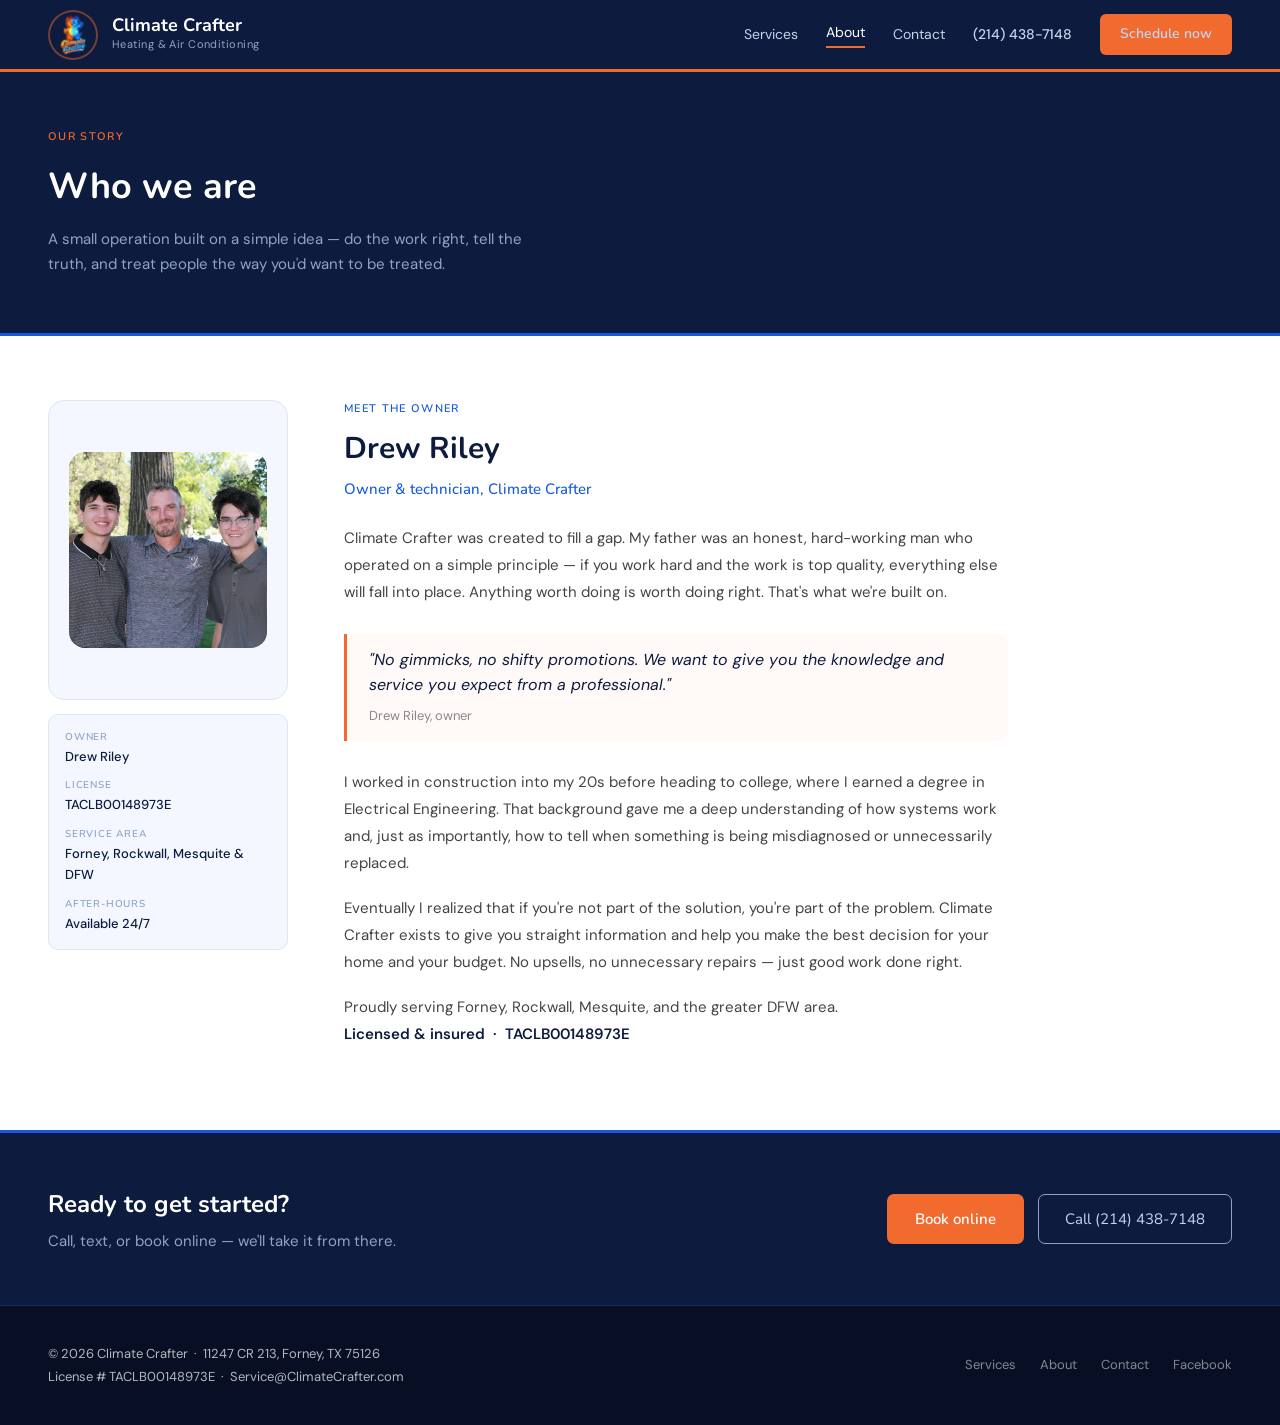
==== about.html @ eb10c496 "Initial" ====
<!DOCTYPE html>
<html lang="en">
<head>
  <meta charset="UTF-8">
  <meta name="viewport" content="width=device-width, initial-scale=1.0">
  <title>About | Climate Crafter | Forney, TX HVAC</title>
  <meta name="description" content="Learn about Climate Crafter and owner Drew Riley — committed to quality, fair pricing, and giving customers the knowledge they need to make good decisions.">
  <link rel="stylesheet" href="style.css">
  <style>
    .about-body { padding: 64px 48px; }
    .about-layout { display: flex; gap: 56px; align-items: flex-start; max-width: 960px; }

    .about-photo-col { flex-shrink: 0; width: 240px; }
    .about-photo-frame {
      width: 240px; height: 300px; border-radius: 16px;
      background: var(--surface); border: 0.5px solid var(--surface-border);
      display: flex; align-items: center; justify-content: center;
      flex-direction: column; gap: 10px; overflow: hidden;
    }
    .about-photo-frame img { width: 100%; height: 100%; object-fit: cover; border-radius: 16px; }
    .photo-label { font-size: 13px; color: var(--nav-muted); text-align: center; line-height: 1.5; padding: 0 20px; }

    .about-creds {
      margin-top: 14px; background: var(--surface);
      border-radius: 10px; padding: 14px 16px;
      border: 0.5px solid var(--surface-border);
    }
    .cred-row { display: flex; flex-direction: column; margin-bottom: 10px; }
    .cred-row:last-child { margin-bottom: 0; }
    .cred-label { font-size: 10px; font-weight: 600; letter-spacing: 0.08em; text-transform: uppercase; color: var(--nav-muted); margin-bottom: 2px; font-family: 'Nunito', sans-serif; }
    .cred-val { font-size: 13px; font-weight: 500; color: var(--navy); }

    .about-text { flex: 1; }
    .about-text h2 { font-size: 30px; color: var(--navy); margin-bottom: 4px; }
    .about-subtitle { font-size: 15px; color: var(--blue); font-weight: 500; margin-bottom: 24px; font-family: 'Nunito', sans-serif; }
    .about-text p { font-size: 15px; color: #444; line-height: 1.8; margin-bottom: 18px; }

    .pullquote {
      border-left: 3px solid var(--orange); padding: 14px 22px;
      margin: 28px 0; background: #fffaf7; border-radius: 0 10px 10px 0;
    }
    .pullquote p { font-size: 16px; color: var(--navy); font-style: italic; margin: 0 0 8px; line-height: 1.55; }
    .pullquote .attr { font-size: 13px; color: var(--text-light); font-style: normal; }

    .about-sig { font-size: 14px; color: var(--text-muted); margin-top: 4px; line-height: 1.7; }
    .about-sig strong { color: var(--navy); font-weight: 600; }

    @media (max-width: 768px) {
      .about-body { padding: 40px 20px; }
      .about-layout { flex-direction: column; gap: 32px; }
      .about-photo-col { width: 100%; }
      .about-photo-frame { width: 100%; height: 260px; }
    }
  </style>
</head>
<body>

  <nav class="cc-nav">
    <a class="cc-nav-logo" href="index.html">
      <div class="cc-logo-circle"><img src="logo.png" alt="Climate Crafter mascot"></div>
      <div class="cc-logo-text">
        <div class="name">Climate Crafter</div>
        <div class="sub">Heating &amp; Air Conditioning</div>
      </div>
    </a>
    <button class="cc-nav-hamburger" onclick="document.querySelector('.cc-nav-links').classList.toggle('open')" aria-label="Menu">
      <span></span><span></span><span></span>
    </button>
    <div class="cc-nav-links">
      <a href="services.html">Services</a>
      <a href="about.html" class="active">About</a>
      <a href="contact.html">Contact</a>
      <a class="cc-nav-phone" href="tel:2144387148">(214) 438-7148</a>
      <a class="cc-btn-nav" href="contact.html">Schedule now</a>
    </div>
  </nav>

  <div class="page-hero">
    <div class="page-hero-eyebrow">Our story</div>
    <h1>Who we are</h1>
    <p>A small operation built on a simple idea — do the work right, tell the truth, and treat people the way you'd want to be treated.</p>
  </div>

  <div class="about-body">
    <div class="about-layout">

      <div class="about-photo-col">
        <div class="about-photo-frame">
          <div class="photo-label"><img src="drew.jpg"></div>
        </div>
        <div class="about-creds">
          <div class="cred-row">
            <div class="cred-label">Owner</div>
            <div class="cred-val">Drew Riley</div>
          </div>
          <div class="cred-row">
            <div class="cred-label">License</div>
            <div class="cred-val">TACLB00148973E</div>
          </div>
          <div class="cred-row">
            <div class="cred-label">Service area</div>
            <div class="cred-val">Forney, Rockwall, Mesquite &amp; DFW</div>
          </div>
          <div class="cred-row">
            <div class="cred-label">After-hours</div>
            <div class="cred-val">Available 24/7</div>
          </div>
        </div>
      </div>

      <div class="about-text">
        <div class="cc-section-label">Meet the owner</div>
        <h2>Drew Riley</h2>
        <div class="about-subtitle">Owner &amp; technician, Climate Crafter</div>

        <p>Climate Crafter was created to fill a gap. My father was an honest, hard-working man who operated on a simple principle — if you work hard and the work is top quality, everything else will fall into place. Anything worth doing is worth doing right. That's what we're built on.</p>

        <div class="pullquote">
          <p>"No gimmicks, no shifty promotions. We want to give you the knowledge and service you expect from a professional."</p>
          <div class="attr">Drew Riley, owner</div>
        </div>

        <p>I worked in construction into my 20s before heading to college, where I earned a degree in Electrical Engineering. That background gave me a deep understanding of how systems work and, just as importantly, how to tell when something is being misdiagnosed or unnecessarily replaced.</p>

        <p>Eventually I realized that if you're not part of the solution, you're part of the problem. Climate Crafter exists to give you straight information and help you make the best decision for your home and your budget. No upsells, no unnecessary repairs — just good work done right.</p>

        <p class="about-sig">
          Proudly serving Forney, Rockwall, Mesquite, and the greater DFW area.<br>
          <strong>Licensed &amp; insured &nbsp;&middot;&nbsp; TACLB00148973E</strong>
        </p>
      </div>

    </div>
  </div>

  <div class="cc-cta-band">
    <div>
      <div class="heading">Ready to get started?</div>
      <div class="sub">Call, text, or book online — we'll take it from there.</div>
    </div>
    <div class="cc-cta-actions">
      <a class="cc-btn-primary" href="contact.html">Book online</a>
      <a class="cc-btn-outline" href="tel:2144387148">Call (214) 438-7148</a>
    </div>
  </div>

  <footer class="cc-footer">
    <div class="cc-footer-left">
      &copy; 2026 Climate Crafter &nbsp;&middot;&nbsp; 11247 CR 213, Forney, TX 75126<br>
      License # TACLB00148973E &nbsp;&middot;&nbsp; Service@ClimateCrafter.com
    </div>
    <div class="cc-footer-links">
      <a href="services.html">Services</a>
      <a href="about.html">About</a>
      <a href="contact.html">Contact</a>
      <a href="https://www.facebook.com/profile.php?id=61574477546319" target="_blank">Facebook</a>
    </div>
  </footer>

</body>
</html>
---- style.css ----
@import url('https://fonts.googleapis.com/css2?family=Nunito:wght@400;500;600;700&family=DM+Sans:wght@400;500&display=swap');

*, *::before, *::after { box-sizing: border-box; margin: 0; padding: 0; }

:root {
  --orange: #F26B2E;
  --orange-light: #fff3ee;
  --orange-border: #fcd9c8;
  --blue: #1559E1;
  --blue-light: #eef3ff;
  --blue-border: #c8d8f8;
  --navy: #0d1b3e;
  --navy-dark: #080f24;
  --navy-mid: #1a3060;
  --text: #1a1a1a;
  --text-muted: #555;
  --text-light: #888;
  --border: #e0e0e0;
  --surface: #f4f7ff;
  --surface-border: #dde5f7;
  --nav-text: #c5d4ee;
  --nav-muted: #90a4c8;
}

html { scroll-behavior: smooth; }
body { font-family: 'DM Sans', sans-serif; color: var(--text); background: #fff; font-size: 16px; line-height: 1.6; }
h1, h2, h3, h4 { font-family: 'Nunito', sans-serif; font-weight: 700; }
a { color: var(--blue); }
img { display: block; max-width: 100%; }

/* NAV */
.cc-nav {
  background: var(--navy);
  padding: 0 48px;
  display: flex; align-items: center; justify-content: space-between;
  height: 72px;
  border-bottom: 3px solid var(--orange);
  position: sticky; top: 0; z-index: 100;
}
.cc-nav-logo { display: flex; align-items: center; gap: 14px; text-decoration: none; }
.cc-logo-circle {
  width: 50px; height: 50px; border-radius: 50%; overflow: hidden;
  flex-shrink: 0; border: 2px solid rgba(242,107,46,0.45);
  background: var(--navy);
}
.cc-logo-circle img { width: 100%; height: 100%; object-fit: cover; }
.cc-logo-text .name { font-family: 'Nunito', sans-serif; font-size: 18px; font-weight: 700; color: #fff; line-height: 1.1; }
.cc-logo-text .sub { font-size: 11px; color: var(--nav-muted); letter-spacing: 0.04em; }
.cc-nav-links { display: flex; gap: 28px; align-items: center; }
.cc-nav-links a { color: var(--nav-text); font-size: 14px; text-decoration: none; transition: color 0.15s; }
.cc-nav-links a:hover { color: #fff; }
.cc-nav-links a.active { color: #fff; border-bottom: 2px solid var(--orange); padding-bottom: 2px; }
.cc-nav-phone { color: #fff; font-size: 14px; font-weight: 500; text-decoration: none; }
.cc-nav-phone:hover { color: var(--nav-text); }
.cc-btn-nav {
  background: var(--orange); color: #fff; font-size: 13px; font-weight: 600;
  padding: 9px 20px; border-radius: 6px; text-decoration: none; transition: background 0.15s;
  font-family: 'Nunito', sans-serif;
}
.cc-btn-nav:hover { background: #d95c22; color: #fff; }

/* BUTTONS */
.cc-btn-primary {
  background: var(--orange); color: #fff; font-size: 15px; font-weight: 600;
  padding: 13px 28px; border-radius: 7px; text-decoration: none;
  display: inline-block; font-family: 'Nunito', sans-serif;
  transition: background 0.15s, transform 0.1s;
}
.cc-btn-primary:hover { background: #d95c22; color: #fff; transform: translateY(-1px); }
.cc-btn-outline {
  border: 1.5px solid var(--nav-muted); color: var(--nav-text); font-size: 15px;
  padding: 12px 26px; border-radius: 7px; text-decoration: none;
  display: inline-block; font-family: 'Nunito', sans-serif; transition: border-color 0.15s, color 0.15s;
}
.cc-btn-outline:hover { border-color: #fff; color: #fff; }

/* PAGE HERO */
.page-hero {
  background: var(--navy); padding: 56px 48px;
  border-bottom: 3px solid var(--blue);
}
.page-hero-eyebrow {
  font-size: 11px; font-weight: 600; letter-spacing: 0.12em;
  text-transform: uppercase; color: var(--orange); margin-bottom: 12px;
  font-family: 'Nunito', sans-serif;
}
.page-hero h1 { font-size: 36px; color: #fff; margin-bottom: 12px; }
.page-hero p { font-size: 15px; color: var(--nav-muted); max-width: 500px; line-height: 1.65; }

/* SECTION LABELS */
.cc-section-label {
  font-size: 11px; font-weight: 600; letter-spacing: 0.12em;
  text-transform: uppercase; color: var(--blue); margin-bottom: 8px;
  font-family: 'Nunito', sans-serif;
}
.cc-section-h2 { font-size: 28px; color: var(--navy); line-height: 1.2; }
.cc-section-sub { font-size: 15px; color: var(--text-muted); line-height: 1.65; max-width: 540px; margin-top: 6px; }

/* CTA BAND */
.cc-cta-band {
  background: var(--navy); padding: 52px 48px;
  display: flex; align-items: center; justify-content: space-between;
  gap: 24px; flex-wrap: wrap; border-top: 3px solid var(--blue);
}
.cc-cta-band .heading { font-family: 'Nunito', sans-serif; font-size: 24px; font-weight: 700; color: #fff; margin-bottom: 6px; }
.cc-cta-band .sub { font-size: 15px; color: var(--nav-muted); }
.cc-cta-actions { display: flex; gap: 14px; flex-wrap: wrap; }

/* FOOTER */
.cc-footer {
  background: var(--navy-dark); padding: 36px 48px;
  display: flex; justify-content: space-between; align-items: center;
  gap: 16px; flex-wrap: wrap; border-top: 0.5px solid #1e2d52;
}
.cc-footer-left { font-size: 13px; color: rgba(255,255,255,0.7); line-height: 1.8; }
.cc-footer-links { display: flex; gap: 24px; }
.cc-footer-links a { font-size: 13px; color: rgba(255,255,255,0.5); text-decoration: none; transition: color 0.15s; }
.cc-footer-links a:hover { color: #fff; }

/* DIVIDER GRADIENT */
.divider-gradient {
  height: 5px;
  background: linear-gradient(90deg, var(--orange) 0%, #f5a23a 40%, var(--blue) 100%);
}

/* MOBILE NAV TOGGLE */
.cc-nav-hamburger { display: none; background: none; border: none; cursor: pointer; padding: 4px; }
.cc-nav-hamburger span { display: block; width: 22px; height: 2px; background: #fff; margin: 4px 0; border-radius: 2px; transition: 0.3s; }

@media (max-width: 768px) {
  .cc-nav { padding: 0 20px; }
  .cc-nav-hamburger { display: block; }
  .cc-nav-links { 
    display: none; flex-direction: column; position: absolute;
    top: 72px; left: 0; right: 0; background: var(--navy);
    padding: 20px; gap: 16px; border-bottom: 3px solid var(--orange);
  }
  .cc-nav-links.open { display: flex; }
  .page-hero { padding: 40px 20px; }
  .cc-cta-band { padding: 40px 20px; }
  .cc-footer { padding: 28px 20px; flex-direction: column; align-items: flex-start; }
}
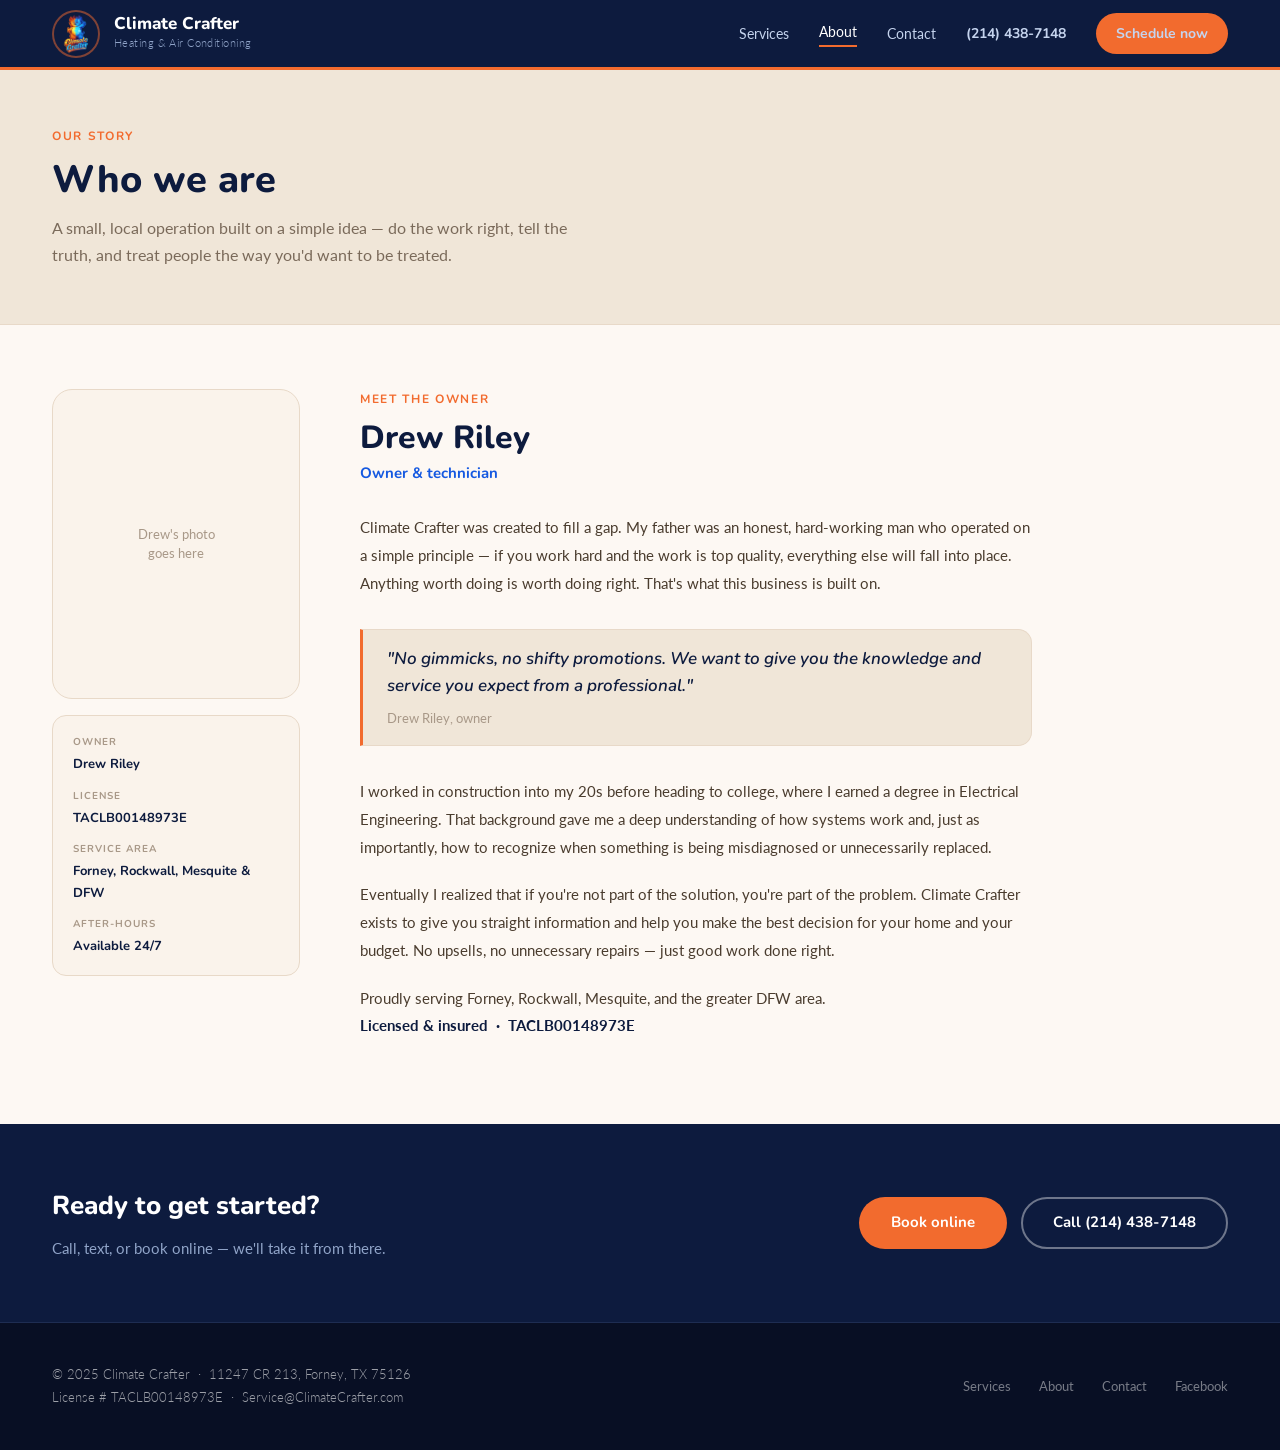
==== commit ce82a9e0: "v3" ====
--- a/about.html
+++ b/about.html
@@ -4,46 +4,46 @@
   <meta charset="UTF-8">
   <meta name="viewport" content="width=device-width, initial-scale=1.0">
   <title>About | Climate Crafter | Forney, TX HVAC</title>
-  <meta name="description" content="Learn about Climate Crafter and owner Drew Riley — committed to quality, fair pricing, and giving customers the knowledge they need to make good decisions.">
+  <meta name="description" content="Learn about Climate Crafter and owner Drew Riley — committed to quality work, fair pricing, and giving customers the knowledge to make good decisions.">
   <link rel="stylesheet" href="style.css">
   <style>
-    .about-body { padding: 64px 48px; }
-    .about-layout { display: flex; gap: 56px; align-items: flex-start; max-width: 960px; }
+    .about-body { padding: 64px 52px; background: var(--bg); }
+    .about-layout { display: flex; gap: 60px; align-items: flex-start; max-width: 980px; }
 
-    .about-photo-col { flex-shrink: 0; width: 240px; }
+    .about-photo-col { flex-shrink: 0; width: 248px; }
     .about-photo-frame {
-      width: 240px; height: 300px; border-radius: 16px;
-      background: var(--surface); border: 0.5px solid var(--surface-border);
+      width: 248px; height: 310px; border-radius: 20px;
+      background: var(--bg-card); border: 1px solid var(--border);
       display: flex; align-items: center; justify-content: center;
       flex-direction: column; gap: 10px; overflow: hidden;
     }
-    .about-photo-frame img { width: 100%; height: 100%; object-fit: cover; border-radius: 16px; }
-    .photo-label { font-size: 13px; color: var(--nav-muted); text-align: center; line-height: 1.5; padding: 0 20px; }
+    .about-photo-frame img { width: 100%; height: 100%; object-fit: cover; border-radius: 20px; }
+    .photo-label { font-size: 13px; color: var(--text-light); text-align: center; line-height: 1.5; padding: 0 20px; }
 
     .about-creds {
-      margin-top: 14px; background: var(--surface);
-      border-radius: 10px; padding: 14px 16px;
-      border: 0.5px solid var(--surface-border);
+      margin-top: 16px; background: var(--bg-card);
+      border-radius: 14px; padding: 18px 20px; border: 1px solid var(--border);
     }
-    .cred-row { display: flex; flex-direction: column; margin-bottom: 10px; }
+    .cred-row { margin-bottom: 12px; }
     .cred-row:last-child { margin-bottom: 0; }
-    .cred-label { font-size: 10px; font-weight: 600; letter-spacing: 0.08em; text-transform: uppercase; color: var(--nav-muted); margin-bottom: 2px; font-family: 'Nunito', sans-serif; }
-    .cred-val { font-size: 13px; font-weight: 500; color: var(--navy); }
+    .cred-label { font-size: 10px; font-weight: 700; letter-spacing: 0.1em; text-transform: uppercase; color: var(--text-light); margin-bottom: 2px; font-family: 'Nunito', sans-serif; }
+    .cred-val { font-size: 13px; font-weight: 700; color: var(--navy); font-family: 'Nunito', sans-serif; }
 
     .about-text { flex: 1; }
-    .about-text h2 { font-size: 30px; color: var(--navy); margin-bottom: 4px; }
-    .about-subtitle { font-size: 15px; color: var(--blue); font-weight: 500; margin-bottom: 24px; font-family: 'Nunito', sans-serif; }
-    .about-text p { font-size: 15px; color: #444; line-height: 1.8; margin-bottom: 18px; }
+    .about-text h2 { font-size: 32px; color: var(--navy); margin-bottom: 4px; }
+    .about-subtitle { font-size: 15px; color: var(--blue); font-weight: 700; margin-bottom: 28px; font-family: 'Nunito', sans-serif; }
+    .about-text p { font-size: 15px; color: #4a3c2e; line-height: 1.85; margin-bottom: 20px; }
 
     .pullquote {
-      border-left: 3px solid var(--orange); padding: 14px 22px;
-      margin: 28px 0; background: #fffaf7; border-radius: 0 10px 10px 0;
+      border-left: 3px solid var(--orange); padding: 16px 24px;
+      margin: 32px 0; background: var(--bg-deep); border-radius: 0 14px 14px 0;
+      border: 1px solid var(--border); border-left: 3px solid var(--orange);
     }
-    .pullquote p { font-size: 16px; color: var(--navy); font-style: italic; margin: 0 0 8px; line-height: 1.55; }
+    .pullquote p { font-size: 17px; color: var(--navy); font-style: italic; margin: 0 0 8px; line-height: 1.55; font-family: 'Nunito', sans-serif; font-weight: 600; }
     .pullquote .attr { font-size: 13px; color: var(--text-light); font-style: normal; }
 
-    .about-sig { font-size: 14px; color: var(--text-muted); margin-top: 4px; line-height: 1.7; }
-    .about-sig strong { color: var(--navy); font-weight: 600; }
+    .about-sig { font-size: 14px; color: var(--text-muted); margin-top: 6px; line-height: 1.8; }
+    .about-sig strong { color: var(--navy); font-weight: 700; }
 
     @media (max-width: 768px) {
       .about-body { padding: 40px 20px; }
@@ -78,7 +78,7 @@
   <div class="page-hero">
     <div class="page-hero-eyebrow">Our story</div>
     <h1>Who we are</h1>
-    <p>A small operation built on a simple idea — do the work right, tell the truth, and treat people the way you'd want to be treated.</p>
+    <p>A small, local operation built on a simple idea — do the work right, tell the truth, and treat people the way you'd want to be treated.</p>
   </div>
 
   <div class="about-body">
@@ -86,7 +86,7 @@
 
       <div class="about-photo-col">
         <div class="about-photo-frame">
-          <div class="photo-label"><img src="drew.jpg"></div>
+          <div class="photo-label">Drew's photo<br>goes here</div>
         </div>
         <div class="about-creds">
           <div class="cred-row">
@@ -111,16 +111,16 @@
       <div class="about-text">
         <div class="cc-section-label">Meet the owner</div>
         <h2>Drew Riley</h2>
-        <div class="about-subtitle">Owner &amp; technician, Climate Crafter</div>
+        <div class="about-subtitle">Owner &amp; technician</div>
 
-        <p>Climate Crafter was created to fill a gap. My father was an honest, hard-working man who operated on a simple principle — if you work hard and the work is top quality, everything else will fall into place. Anything worth doing is worth doing right. That's what we're built on.</p>
+        <p>Climate Crafter was created to fill a gap. My father was an honest, hard-working man who operated on a simple principle — if you work hard and the work is top quality, everything else will fall into place. Anything worth doing is worth doing right. That's what this business is built on.</p>
 
         <div class="pullquote">
           <p>"No gimmicks, no shifty promotions. We want to give you the knowledge and service you expect from a professional."</p>
           <div class="attr">Drew Riley, owner</div>
         </div>
 
-        <p>I worked in construction into my 20s before heading to college, where I earned a degree in Electrical Engineering. That background gave me a deep understanding of how systems work and, just as importantly, how to tell when something is being misdiagnosed or unnecessarily replaced.</p>
+        <p>I worked in construction into my 20s before heading to college, where I earned a degree in Electrical Engineering. That background gave me a deep understanding of how systems work and, just as importantly, how to recognize when something is being misdiagnosed or unnecessarily replaced.</p>
 
         <p>Eventually I realized that if you're not part of the solution, you're part of the problem. Climate Crafter exists to give you straight information and help you make the best decision for your home and your budget. No upsells, no unnecessary repairs — just good work done right.</p>
 
@@ -140,13 +140,13 @@
     </div>
     <div class="cc-cta-actions">
       <a class="cc-btn-primary" href="contact.html">Book online</a>
-      <a class="cc-btn-outline" href="tel:2144387148">Call (214) 438-7148</a>
+      <a class="cc-btn-outline-light" href="tel:2144387148">Call (214) 438-7148</a>
     </div>
   </div>
 
   <footer class="cc-footer">
     <div class="cc-footer-left">
-      &copy; 2026 Climate Crafter &nbsp;&middot;&nbsp; 11247 CR 213, Forney, TX 75126<br>
+      &copy; 2025 Climate Crafter &nbsp;&middot;&nbsp; 11247 CR 213, Forney, TX 75126<br>
       License # TACLB00148973E &nbsp;&middot;&nbsp; Service@ClimateCrafter.com
     </div>
     <div class="cc-footer-links">
--- a/style.css
+++ b/style.css
@@ -1,142 +1,150 @@
-@import url('https://fonts.googleapis.com/css2?family=Nunito:wght@400;500;600;700&family=DM+Sans:wght@400;500&display=swap');
+@import url('https://fonts.googleapis.com/css2?family=Nunito:wght@400;500;600;700;800&family=Lato:wght@300;400;700&display=swap');
 
 *, *::before, *::after { box-sizing: border-box; margin: 0; padding: 0; }
 
 :root {
   --orange: #F26B2E;
-  --orange-light: #fff3ee;
-  --orange-border: #fcd9c8;
+  --orange-soft: #FCEEE6;
+  --orange-border: #F5C9B0;
   --blue: #1559E1;
-  --blue-light: #eef3ff;
-  --blue-border: #c8d8f8;
+  --blue-soft: #EBF0FD;
+  --blue-border: #B8CCFA;
+  --blue-light: #5b9ef4;
   --navy: #0d1b3e;
   --navy-dark: #080f24;
   --navy-mid: #1a3060;
-  --text: #1a1a1a;
-  --text-muted: #555;
-  --text-light: #888;
-  --border: #e0e0e0;
-  --surface: #f4f7ff;
-  --surface-border: #dde5f7;
+
+  /* Warm cream palette */
+  --bg: #FDF8F3;
+  --bg-card: #FAF3EB;
+  --bg-card-hover: #F5EBE0;
+  --bg-deep: #F0E6D8;
+  --border: #E8D9C8;
+  --border-light: #EFE4D6;
+
+  --text: #2A2118;
+  --text-muted: #7A6A5A;
+  --text-light: #A89888;
   --nav-text: #c5d4ee;
   --nav-muted: #90a4c8;
 }
 
 html { scroll-behavior: smooth; }
-body { font-family: 'DM Sans', sans-serif; color: var(--text); background: #fff; font-size: 16px; line-height: 1.6; }
-h1, h2, h3, h4 { font-family: 'Nunito', sans-serif; font-weight: 700; }
+body { font-family: 'Lato', sans-serif; color: var(--text); background: var(--bg); font-size: 16px; line-height: 1.7; }
+h1, h2, h3, h4 { font-family: 'Nunito', sans-serif; font-weight: 800; line-height: 1.15; }
 a { color: var(--blue); }
 img { display: block; max-width: 100%; }
 
 /* NAV */
 .cc-nav {
-  background: var(--navy);
-  padding: 0 48px;
+  background: var(--navy); padding: 0 52px;
   display: flex; align-items: center; justify-content: space-between;
-  height: 72px;
-  border-bottom: 3px solid var(--orange);
+  height: 70px; border-bottom: 3px solid var(--orange);
   position: sticky; top: 0; z-index: 100;
 }
 .cc-nav-logo { display: flex; align-items: center; gap: 14px; text-decoration: none; }
 .cc-logo-circle {
-  width: 50px; height: 50px; border-radius: 50%; overflow: hidden;
-  flex-shrink: 0; border: 2px solid rgba(242,107,46,0.45);
-  background: var(--navy);
+  width: 48px; height: 48px; border-radius: 50%; overflow: hidden;
+  flex-shrink: 0; border: 2px solid rgba(242,107,46,0.5); background: var(--navy);
 }
 .cc-logo-circle img { width: 100%; height: 100%; object-fit: cover; }
-.cc-logo-text .name { font-family: 'Nunito', sans-serif; font-size: 18px; font-weight: 700; color: #fff; line-height: 1.1; }
-.cc-logo-text .sub { font-size: 11px; color: var(--nav-muted); letter-spacing: 0.04em; }
-.cc-nav-links { display: flex; gap: 28px; align-items: center; }
+.cc-logo-text .name { font-family: 'Nunito', sans-serif; font-size: 17px; font-weight: 800; color: #fff; line-height: 1.1; }
+.cc-logo-text .sub { font-size: 11px; color: var(--nav-muted); letter-spacing: 0.04em; font-weight: 300; }
+.cc-nav-links { display: flex; gap: 30px; align-items: center; }
 .cc-nav-links a { color: var(--nav-text); font-size: 14px; text-decoration: none; transition: color 0.15s; }
 .cc-nav-links a:hover { color: #fff; }
 .cc-nav-links a.active { color: #fff; border-bottom: 2px solid var(--orange); padding-bottom: 2px; }
-.cc-nav-phone { color: #fff; font-size: 14px; font-weight: 500; text-decoration: none; }
-.cc-nav-phone:hover { color: var(--nav-text); }
+.cc-nav-phone { color: #fff; font-size: 14px; font-weight: 700; text-decoration: none; font-family: 'Nunito', sans-serif; }
+.cc-nav-phone:hover { color: var(--nav-muted); }
 .cc-btn-nav {
-  background: var(--orange); color: #fff; font-size: 13px; font-weight: 600;
-  padding: 9px 20px; border-radius: 6px; text-decoration: none; transition: background 0.15s;
-  font-family: 'Nunito', sans-serif;
+  background: var(--orange); color: #fff; font-size: 13px; font-weight: 700;
+  padding: 9px 20px; border-radius: 50px; text-decoration: none;
+  font-family: 'Nunito', sans-serif; transition: background 0.15s;
 }
 .cc-btn-nav:hover { background: #d95c22; color: #fff; }
 
 /* BUTTONS */
 .cc-btn-primary {
-  background: var(--orange); color: #fff; font-size: 15px; font-weight: 600;
-  padding: 13px 28px; border-radius: 7px; text-decoration: none;
+  background: var(--orange); color: #fff; font-size: 15px; font-weight: 700;
+  padding: 13px 32px; border-radius: 50px; text-decoration: none;
   display: inline-block; font-family: 'Nunito', sans-serif;
   transition: background 0.15s, transform 0.1s;
 }
 .cc-btn-primary:hover { background: #d95c22; color: #fff; transform: translateY(-1px); }
-.cc-btn-outline {
-  border: 1.5px solid var(--nav-muted); color: var(--nav-text); font-size: 15px;
-  padding: 12px 26px; border-radius: 7px; text-decoration: none;
-  display: inline-block; font-family: 'Nunito', sans-serif; transition: border-color 0.15s, color 0.15s;
+.cc-btn-secondary {
+  background: transparent; color: var(--navy); font-size: 15px; font-weight: 700;
+  padding: 11px 30px; border-radius: 50px; text-decoration: none;
+  display: inline-block; font-family: 'Nunito', sans-serif;
+  border: 2px solid var(--border); transition: all 0.15s;
 }
-.cc-btn-outline:hover { border-color: #fff; color: #fff; }
+.cc-btn-secondary:hover { border-color: var(--navy); background: var(--navy); color: #fff; }
+.cc-btn-outline-light {
+  background: transparent; color: #fff; font-size: 15px; font-weight: 700;
+  padding: 11px 30px; border-radius: 50px; text-decoration: none;
+  display: inline-block; font-family: 'Nunito', sans-serif;
+  border: 2px solid rgba(255,255,255,0.4); transition: all 0.15s;
+}
+.cc-btn-outline-light:hover { border-color: #fff; }
 
-/* PAGE HERO */
+/* LABELS */
+.cc-section-label {
+  font-size: 12px; font-weight: 700; letter-spacing: 0.14em;
+  text-transform: uppercase; color: var(--orange); margin-bottom: 10px;
+  font-family: 'Nunito', sans-serif;
+}
+.cc-section-h2 { font-size: 32px; color: var(--navy); }
+.cc-section-sub { font-size: 16px; color: var(--text-muted); line-height: 1.7; max-width: 560px; margin-top: 8px; }
+
+/* PAGE HERO (inner pages) */
 .page-hero {
-  background: var(--navy); padding: 56px 48px;
-  border-bottom: 3px solid var(--blue);
+  background: var(--bg-deep); padding: 56px 52px;
+  border-bottom: 1px solid var(--border);
 }
 .page-hero-eyebrow {
-  font-size: 11px; font-weight: 600; letter-spacing: 0.12em;
+  font-size: 12px; font-weight: 700; letter-spacing: 0.14em;
   text-transform: uppercase; color: var(--orange); margin-bottom: 12px;
   font-family: 'Nunito', sans-serif;
 }
-.page-hero h1 { font-size: 36px; color: #fff; margin-bottom: 12px; }
-.page-hero p { font-size: 15px; color: var(--nav-muted); max-width: 500px; line-height: 1.65; }
-
-/* SECTION LABELS */
-.cc-section-label {
-  font-size: 11px; font-weight: 600; letter-spacing: 0.12em;
-  text-transform: uppercase; color: var(--blue); margin-bottom: 8px;
-  font-family: 'Nunito', sans-serif;
-}
-.cc-section-h2 { font-size: 28px; color: var(--navy); line-height: 1.2; }
-.cc-section-sub { font-size: 15px; color: var(--text-muted); line-height: 1.65; max-width: 540px; margin-top: 6px; }
+.page-hero h1 { font-size: 38px; color: var(--navy); margin-bottom: 12px; }
+.page-hero p { font-size: 16px; color: var(--text-muted); max-width: 520px; line-height: 1.7; }
 
 /* CTA BAND */
 .cc-cta-band {
-  background: var(--navy); padding: 52px 48px;
+  background: var(--navy); padding: 60px 52px;
   display: flex; align-items: center; justify-content: space-between;
-  gap: 24px; flex-wrap: wrap; border-top: 3px solid var(--blue);
+  gap: 28px; flex-wrap: wrap;
 }
-.cc-cta-band .heading { font-family: 'Nunito', sans-serif; font-size: 24px; font-weight: 700; color: #fff; margin-bottom: 6px; }
+.cc-cta-band .heading { font-family: 'Nunito', sans-serif; font-size: 26px; font-weight: 800; color: #fff; margin-bottom: 8px; }
 .cc-cta-band .sub { font-size: 15px; color: var(--nav-muted); }
-.cc-cta-actions { display: flex; gap: 14px; flex-wrap: wrap; }
+.cc-cta-actions { display: flex; gap: 14px; flex-wrap: wrap; align-items: center; }
 
 /* FOOTER */
 .cc-footer {
-  background: var(--navy-dark); padding: 36px 48px;
+  background: var(--navy-dark); padding: 40px 52px;
   display: flex; justify-content: space-between; align-items: center;
-  gap: 16px; flex-wrap: wrap; border-top: 0.5px solid #1e2d52;
+  gap: 20px; flex-wrap: wrap; border-top: 0.5px solid #1e2d52;
 }
-.cc-footer-left { font-size: 13px; color: rgba(255,255,255,0.7); line-height: 1.8; }
-.cc-footer-links { display: flex; gap: 24px; }
-.cc-footer-links a { font-size: 13px; color: rgba(255,255,255,0.5); text-decoration: none; transition: color 0.15s; }
+.cc-footer-left { font-size: 13px; color: rgba(255,255,255,0.6); line-height: 1.8; font-weight: 300; }
+.cc-footer-links { display: flex; gap: 28px; }
+.cc-footer-links a { font-size: 13px; color: rgba(255,255,255,0.45); text-decoration: none; transition: color 0.15s; }
 .cc-footer-links a:hover { color: #fff; }
 
-/* DIVIDER GRADIENT */
-.divider-gradient {
-  height: 5px;
-  background: linear-gradient(90deg, var(--orange) 0%, #f5a23a 40%, var(--blue) 100%);
-}
+.divider-gradient { height: 4px; background: linear-gradient(90deg, var(--orange) 0%, #f5a23a 40%, var(--blue) 100%); }
 
-/* MOBILE NAV TOGGLE */
 .cc-nav-hamburger { display: none; background: none; border: none; cursor: pointer; padding: 4px; }
-.cc-nav-hamburger span { display: block; width: 22px; height: 2px; background: #fff; margin: 4px 0; border-radius: 2px; transition: 0.3s; }
+.cc-nav-hamburger span { display: block; width: 22px; height: 2px; background: #fff; margin: 5px 0; border-radius: 2px; }
 
 @media (max-width: 768px) {
   .cc-nav { padding: 0 20px; }
   .cc-nav-hamburger { display: block; }
-  .cc-nav-links { 
+  .cc-nav-links {
     display: none; flex-direction: column; position: absolute;
-    top: 72px; left: 0; right: 0; background: var(--navy);
-    padding: 20px; gap: 16px; border-bottom: 3px solid var(--orange);
+    top: 70px; left: 0; right: 0; background: var(--navy);
+    padding: 24px 20px; gap: 18px; border-bottom: 3px solid var(--orange); z-index: 99;
   }
   .cc-nav-links.open { display: flex; }
   .page-hero { padding: 40px 20px; }
-  .cc-cta-band { padding: 40px 20px; }
+  .page-hero h1 { font-size: 28px; }
+  .cc-cta-band { padding: 44px 20px; }
   .cc-footer { padding: 28px 20px; flex-direction: column; align-items: flex-start; }
 }
